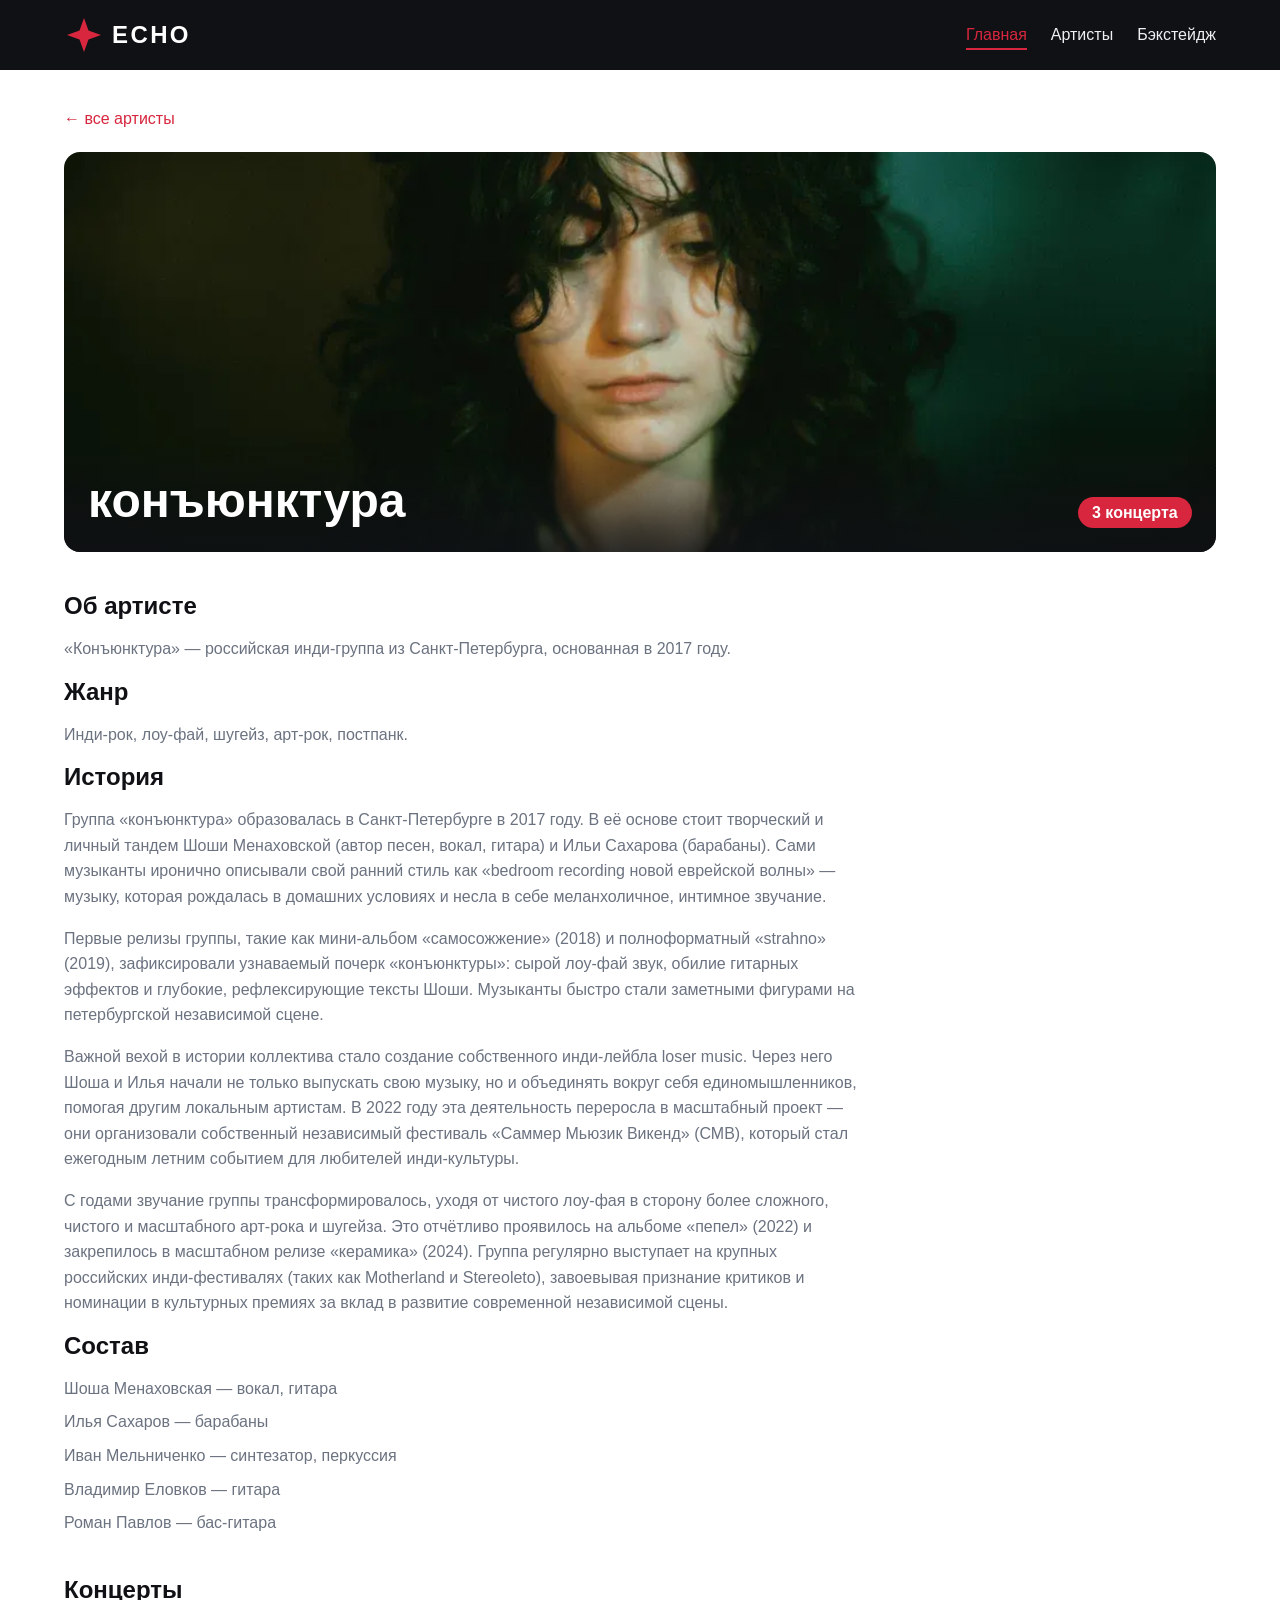
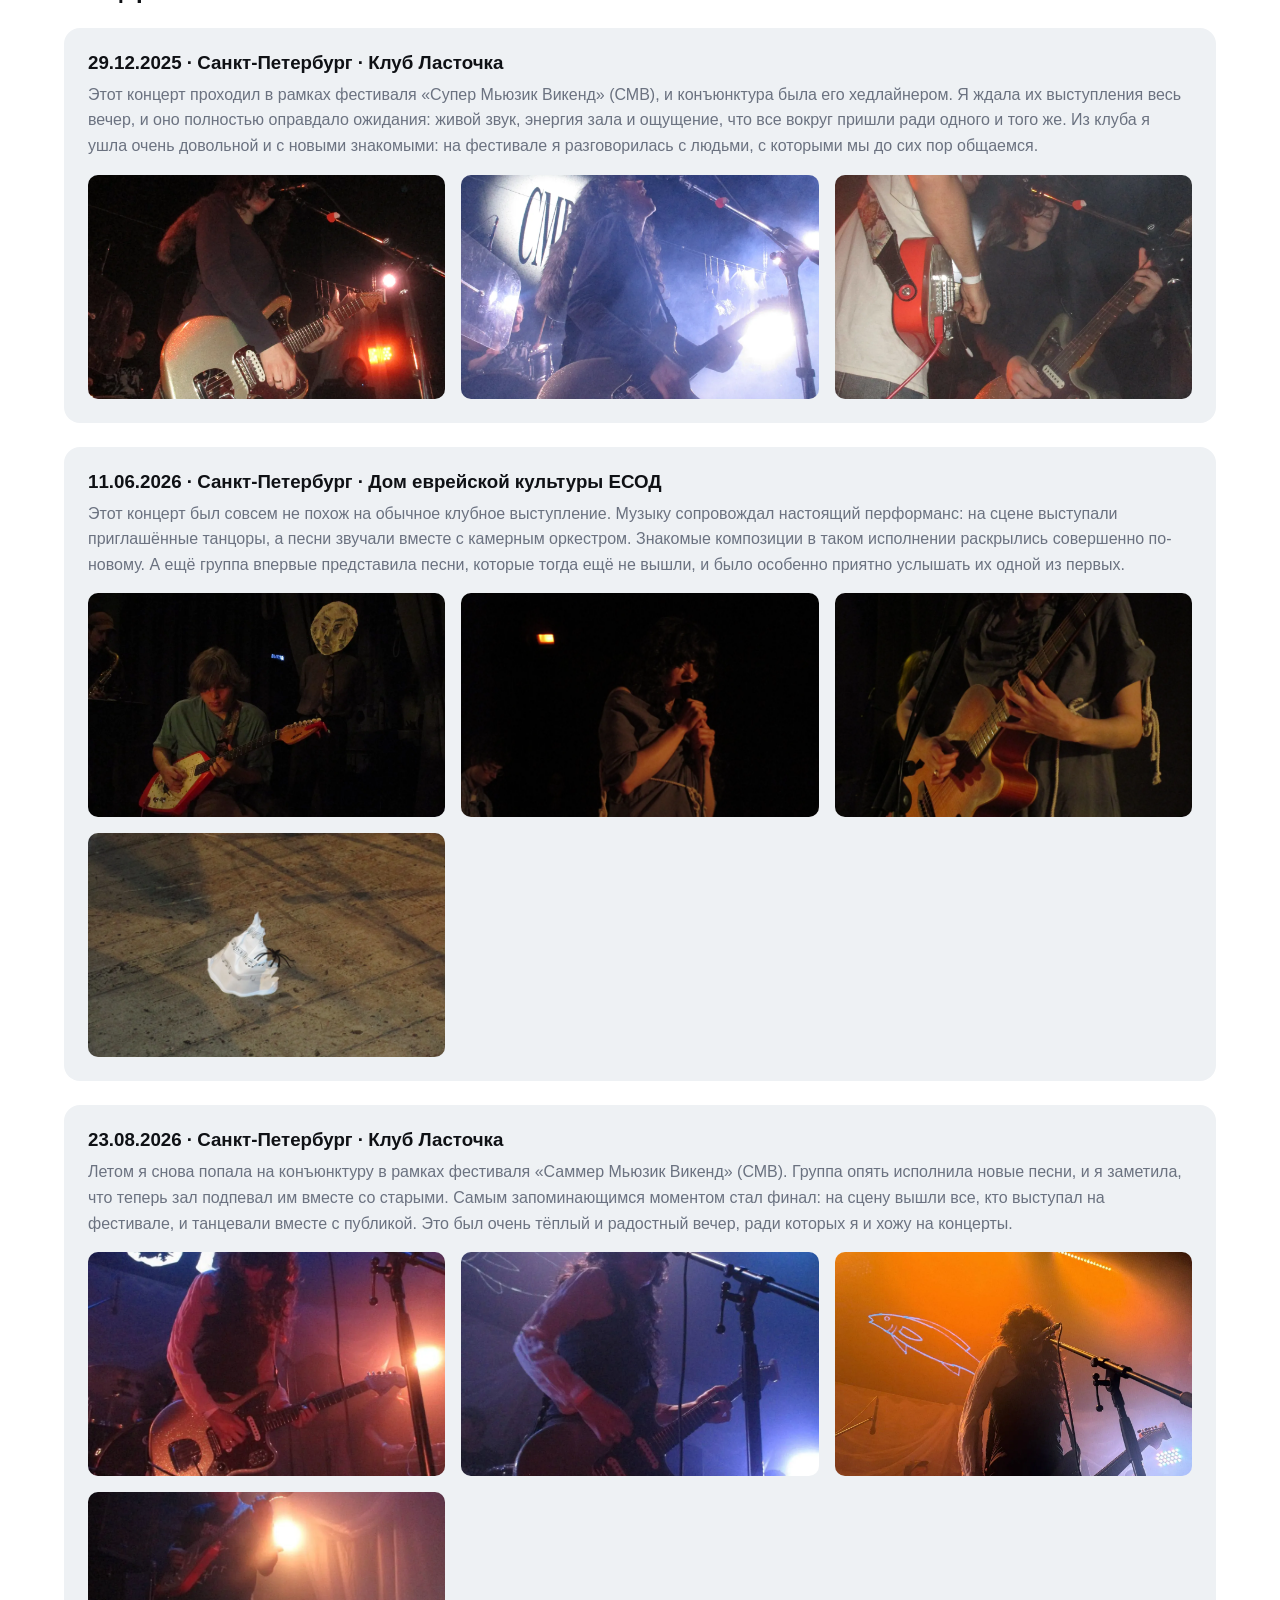
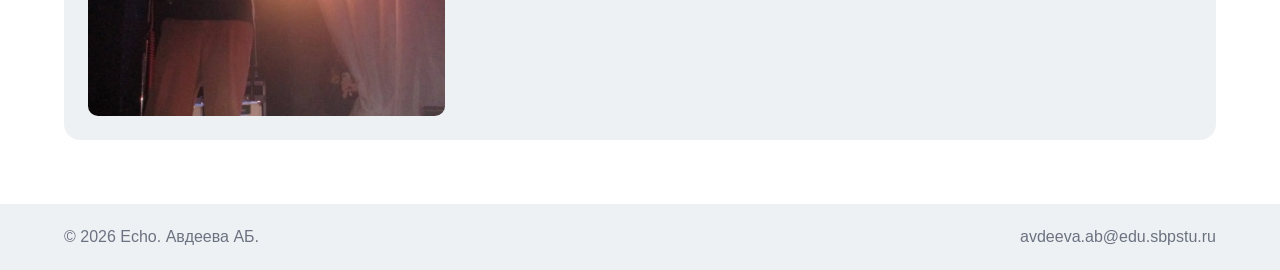
==== konjunktura.html @ aa83af57 "Add files via upload" ====
<!DOCTYPE html>
<html lang="ru">

<head>
    <meta charset="UTF-8">
    <meta name="viewport" content="width=device-width, initial-scale=1.0">
    <title>конъюнктура — концертный дневник</title>
    <link rel="stylesheet" href="style.css">
    <link rel="stylesheet" href="logo.css">
</head>


<body>
    <header class="header">
        <div class="container header__inner">
            <a href="index.html" class="logo" aria-label="На главную">
                <span class="logo__icon"></span>
                <span class="logo__text">ECHO</span>
            </a>
            <nav class="nav">
                <ul class="nav__list">
                    <li><a href="index.html" class="nav__link nav__link_active">Главная</a></li>
                    <li><a href="artists.html" class="nav__link">Артисты</a></li>
                    <li><a href="backstage.html" class="nav__link">Бэкстейдж</a></li>
                </ul>
            </nav>
        </div>
    </header>

    <main class="main">
        <div class="container">


            <a href="artists.html" class="back">← все артисты</a>


            <section class="profile">
                <img class="profile__img" src="images/konjunktura/konjunktura.webp" alt="конъюнктура на сцене">
                <div class="profile__info">
                    <h1 class="profile__name">конъюнктура</h1>
                    <span class="profile__badge">3 концерта</span>
                </div>
            </section>


            <section class="bio">
                <h2 class="bio__title">Об артисте</h2>
                <p>«Конъюнктура» — российская инди-группа из Санкт-Петербурга, основанная в 2017 году.</p>

                <h2 class="bio__title">Жанр</h2>
                <p>Инди-рок, лоу-фай, шугейз, арт-рок, постпанк.</p>

                <h2 class="bio__title">История</h2>
                <p>Группа «конъюнктура» образовалась в Санкт-Петербурге в 2017 году. В её основе стоит творческий и
                    личный тандем Шоши Менаховской (автор песен, вокал, гитара) и Ильи Сахарова (барабаны). Сами
                    музыканты иронично описывали свой ранний стиль как «bedroom recording новой еврейской волны» —
                    музыку, которая рождалась в домашних условиях и несла в себе меланхоличное, интимное звучание.</p>
                <p>Первые релизы группы, такие как мини-альбом «самосожжение» (2018) и полноформатный «strahno» (2019),
                    зафиксировали узнаваемый почерк «конъюнктуры»: сырой лоу-фай звук, обилие гитарных эффектов и
                    глубокие, рефлексирующие тексты Шоши. Музыканты быстро стали заметными фигурами на петербургской
                    независимой сцене.</p>
                <p>Важной вехой в истории коллектива стало создание собственного инди-лейбла loser music. Через него
                    Шоша и Илья начали не только выпускать свою музыку, но и объединять вокруг себя единомышленников,
                    помогая другим локальным артистам. В 2022 году эта деятельность переросла в масштабный проект — они
                    организовали собственный независимый фестиваль «Саммер Мьюзик Викенд» (СМВ), который стал ежегодным
                    летним событием для любителей инди-культуры.</p>
                <p>С годами звучание группы трансформировалось, уходя от чистого лоу-фая в сторону более сложного,
                    чистого и масштабного арт-рока и шугейза. Это отчётливо проявилось на альбоме «пепел» (2022) и
                    закрепилось в масштабном релизе «керамика» (2024). Группа регулярно выступает на крупных российских
                    инди-фестивалях (таких как Motherland и Stereoleto), завоевывая признание критиков и номинации в
                    культурных премиях за вклад в развитие современной независимой сцены.</p>

                <h2 class="bio__title">Состав</h2>
                <ul class="bio__list">
                    <li>Шоша Менаховская — вокал, гитара</li>
                    <li>Илья Сахаров — барабаны</li>
                    <li>Иван Мельниченко — синтезатор, перкуссия</li>
                    <li>Владимир Еловков — гитара</li>
                    <li>Роман Павлов — бас-гитара</li>
                </ul>
            </section>


            <section class="concerts">
                <h2 class="concerts__title">Концерты</h2>


                <article class="concert">
                    <h3 class="concert__title">29.12.2025 · Санкт-Петербург · Клуб Ласточка</h3>
                    <p class="concert__text">Этот концерт проходил в рамках фестиваля «Супер Мьюзик Викенд» (СМВ), и
                        конъюнктура была его хедлайнером. Я ждала их выступления весь вечер, и оно полностью оправдало
                        ожидания: живой звук, энергия зала и ощущение, что все вокруг пришли ради одного и того же. Из
                        клуба я ушла очень довольной и с новыми знакомыми: на фестивале я разговорилась с людьми, с
                        которыми мы до сих пор общаемся.</p>
                    <div class="concert__photos">
                        <img class="concert__img" src="images/konjunktura/29.12/1_1.webp" alt="у микрофона">
                        <img class="concert__img" src="images/konjunktura/29.12/1_2.webp"
                            alt="у микрофона с ярким светом">
                        <img class="concert__img" src="images/konjunktura/29.12/1_3.webp" alt="Шоша и Вова">
                    </div>
                </article>


                <article class="concert">
                    <h3 class="concert__title">11.06.2026 · Санкт-Петербург · Дом еврейской культуры ЕСОД</h3>
                    <p class="concert__text">Этот концерт был совсем не похож на обычное клубное выступление. Музыку
                        сопровождал настоящий перформанс: на сцене выступали приглашённые танцоры, а песни звучали
                        вместе с камерным оркестром. Знакомые композиции в таком исполнении раскрылись совершенно
                        по-новому. А ещё группа впервые представила песни, которые тогда ещё не вышли, и было особенно
                        приятно услышать их одной из первых.</p>
                    <div class="concert__photos">
                        <img class="concert__img" src="images/konjunktura/11.06/1_1.webp" alt="Вова и актер">
                        <img class="concert__img" src="images/konjunktura/11.06/1_2.webp" alt="с микрофоном">
                        <img class="concert__img" src="images/konjunktura/11.06/1_3.webp" alt="гитара">
                        <img class="concert__img" src="images/konjunktura/11.06/1_4.webp" alt="декорация">
                    </div>
                </article>

                <article class="concert">
                    <h3 class="concert__title">23.08.2026 · Санкт-Петербург · Клуб Ласточка</h3>
                    <p class="concert__text">Летом я снова попала на конъюнктуру в рамках фестиваля «Саммер Мьюзик
                        Викенд» (СМВ). Группа опять исполнила новые песни, и я заметила, что теперь зал подпевал им
                        вместе со старыми. Самым запоминающимся моментом стал финал: на сцену вышли все, кто выступал на
                        фестивале, и танцевали вместе с публикой. Это был очень тёплый и радостный вечер, ради которых я
                        и хожу на концерты.</p>
                    <div class="concert__photos">
                        <img class="concert__img" src="images/konjunktura/23.08/1_1.webp" alt="с гитарой">
                        <img class="concert__img" src="images/konjunktura/23.08/1_2.webp" alt="у микрофона">
                        <img class="concert__img" src="images/konjunktura/23.08/1_3.webp" alt="у микрофона с фоном">
                        <img class="concert__img" src="images/konjunktura/23.08/1_4.webp" alt="Вова с гитарой">
                    </div>
                </article>

            </section>
        </div>
    </main>

    <footer class="footer">
        <div class="container footer__inner">
            <p>&copy; 2026 Echo. Авдеева АБ.</p>
            <address class="footer__contact">avdeeva.ab@edu.sbpstu.ru</address>
        </div>
    </footer>

    <dialog class="lightbox" id="lightbox">
        <img class="lightbox__img" src="" alt="">
    </dialog>
    <script src="script.js"></script>
</body>

</html>
---- style.css ----
:root {
    --color-dark: #0F1115;
    --color-light: #FFFFFF;
    --color-gray-light: #EEF1F4;
    --color-gray: #6B7280;
    --color-accent: #D7263D;

    --font-xs: 0.875rem;
    --font-s: 1rem;
    --font-m: 1.25rem;
    --font-l: 1.5rem;
    --font-xl: 2rem;
    --font-xxl: 3rem;

    --space-xs: 0.5rem;
    --space-s: 1rem;
    --space-m: 1.5rem;
    --space-l: 2.5rem;
    --section-gap: 5rem;

    --radius: 1rem;
    --radius-small: 0.625rem;
    --border: 0.125rem;

}

/* ===== сброс стандартных отступов ===== */
* {
    margin: 0;
    padding: 0;
    box-sizing: border-box;
}

/* вся страница. шрифт, цвет текста и фона */
body {
    font-family: Arial, sans-serif;
    color: var(--color-dark);
    background: var(--color-light);
    min-height: 100vh;
    display: flex;
    flex-direction: column;
}

/* все ссылки */
a {
    text-decoration: none;
    color: inherit;
}

/* все списки без маркеров */
ul {
    list-style: none;
}

/* контейнер ограничивает ширину контента и центрирует его */
.container {
    max-width: 1200px;
    margin: 0 auto;
    padding: 0 var(--space-m);
}

/* ===== шапка ===== */
.header {
    background: var(--color-dark);
    color: var(--color-light);
    position: sticky;
    top: 0;
    z-index: 50;

}

/* внутренняя часть шапки. лого, меню */
.header__inner {
    display: flex;
    justify-content: space-between;
    /* лого слева, меню справа */
    align-items: center;
    height: 4.375rem;
}




/* ===== меню ===== */
/* список пунктов в меню */
.nav__list {
    display: flex;
    gap: var(--space-m);
}

/* пункт меню. цвет текста и линия снизу */
.nav__link {
    padding: 5px 0;
    color: var(--color-gray-light);
    border-bottom: var(--border) solid transparent;
    /* transition: color 0.2s, border-color 0.2s; */
}

/* пункт меню при наведении и текущая страница */
.nav__link:hover, .nav__link_active {
    color: var(--color-accent);
    border-bottom-color: var(--color-accent);
}

/* ===== основная часть ===== */
.main {
    flex: 1;
    /* занимает всё свободное место, толкая footer вниз */
    padding: var(--space-l) 0;
}

/* заголовок страницы, отступ снизу от текста */
.main h1 {
    margin-bottom: var(--space-m);
}

/* текст в основной части */
.main p {
    color: var(--color-gray);
}



/* на главной убираем верхний отступ, чтобы hero прилегал к шапке */
.main_home {
    padding-top: 0;
}

/* ===== hero ===== */
/* фото на фоне + полупрозрачное затемнение поверх */
.hero {
    min-height: 60vh;
    /* 60% высоты экрана */
    display: flex;
    align-items: center;
    /* текст по центру по вертикали */
    text-align: center;
    background:
        linear-gradient(rgba(15, 17, 21, 0.6), rgba(15, 17, 21, 0.6)),
        url("images/hero.webp") center / cover no-repeat;
    margin-bottom: var(--section-gap);
}

/* заголовок */
.hero .hero__title {
    font-size: var(--font-xxl);
    color: var(--color-light);
    margin-bottom: var(--space-s);
}

/* подпись под заголовком */
.hero .hero__text {
    font-size: var(--font-m);
    color: var(--color-gray-light);
    max-width: 37.5rem;
    margin: 0 auto;
}



/* ===== счётчик ===== */
/* тёмное окошко в цвет шапки, со скруглёнными углами, по центру */
.counter {
    max-width: 16rem;
    margin: 0 auto var(--section-gap);
    padding: var(--space-m);
    border: var(--border) solid var(--color-accent);
    border-radius: var(--radius);
    text-align: center;
}

/* цифра */
.counter .counter__number {
    font-size: var(--font-xxl);
    font-weight: bold;
    color: var(--color-accent);
    line-height: 1;
    margin: var(--space-xs) 0;
    /* отступ от подписей сверху и снизу */
}

/* подпись под цифрой */
.counter .counter__text {
    font-size: var(--font-m);
    color: var(--color-gray);
}



/* ===== почему концерты важны ===== */
/* flow-root: блок "обнимает" фото и не даёт ему вылезти вниз */
.about {
    display: flow-root;
    margin-bottom: var(--section-gap);
}

/* фото слева, текст обтекает его справа и снизу */
.about__img {
    float: left;
    width: 40%;
    margin: 0 var(--space-m) var(--space-s) 0;
    /* отступы справа и снизу до текста */
    border-radius: 15px;
}

.about__img_right {
    float: right;
    margin: 0 0 var(--space-s) var(--space-m);
}

/* заголовок */
.about__title {
    margin-bottom: var(--space-s);
}

/* абзацы */
.about__content p {
    margin-bottom: var(--space-s);
    line-height: 1.6;
}

/* ===== переходы на другие страницы ===== */
.next {
    margin-bottom: var(--section-gap);
}

/* заголовок блока */
.next__title {
    margin-bottom: var(--space-m);
}

/* две карточки рядом */
.next__list {
    display: grid;
    grid-template-columns: repeat(auto-fit, minmax(min(12rem, 100%), 1fr));
    gap: var(--space-m);
}

/* карточка: рамка и скруглённые углы */
.next__card {
    display: block;
    border: var(--border) solid var(--color-gray-light);
    border-radius: var(--radius);
    overflow: hidden;
    /* обрезает углы фото по скруглению */
    /* transition: border-color 0.2s; */
}

/* фото в карточке: одинаковая высота у обеих */
.next__img {
    display: block;
    width: 100%;
    height: 16rem;
    object-fit: cover;
    /* заполняет блок без искажений */
}

/* название */
.next__name {
    padding: var(--space-s) var(--space-m) var(--space-m);
    /* transition: color 0.2s; */
}

/* описание */
.next__text {
    padding: 0 var(--space-m) var(--space-m);
}

/* при наведении: красная рамка и название */
.next__card:hover {
    border-color: var(--color-accent);
}

.next__card:hover .next__name {
    color: var(--color-accent);
}



/* ===== список артистов ===== */
/* карточки друг под другом */
.artists {
    display: flex;
    flex-direction: column;
    gap: var(--space-m);
}

/* карточка: фото, имя и цифра в одну строку */
.artist {
    display: flex;
    align-items: center;
    gap: var(--space-m);
    padding: var(--space-s);
    border: var(--border) solid var(--color-gray-light);
    border-radius: var(--radius);
    /* transition: border-color 0.2s; */
}

/* большое фото */
.artist__img {
    display: block;
    width: 16rem;
    height: 10.5rem;
    object-fit: cover;
    /* заполняет блок без искажений */
    border-radius: var(--radius);
    flex-shrink: 0;
    /* фото не сжимается */
}

/* имя и жанр занимают всё место между фото и цифрой */
/* ???????????????????? */
.artist__info {
    flex: 1;
    min-width: 0;
}

/* имя */
.artist__name {
    font-size: var(--font-l);
    hyphens: auto;
}

/* жанр */
.artist__genre {
    margin-top: var(--space-xs);
}

/* сколько раз была: цифра и подпись под ней */
.artist__count {
    flex-shrink: 0;
    padding: 0 var(--space-s);
    text-align: center;
}

.artist__number {
    display: block;
    font-size: var(--font-xl);
    font-weight: bold;
    color: var(--color-accent);
    line-height: 1;
    /* можно удалить */
}

/* ХЗ ЗАЧЕМ.... это надпись "концерта"*/
.artist__label {
    font-size: var(--font-xs);
    color: var(--color-gray);
}

/* при наведении: красная рамка и имя */
.artist:hover {
    border-color: var(--color-accent);
}

.artist:hover .artist__name {
    color: var(--color-accent);
}



/* ===== страница артиста ===== */
/* ссылка назад */
.back {
    display: inline-block;
    margin-bottom: var(--space-m);
    color: var(--color-accent);
}

.back:hover {
    text-decoration: underline;
}

/* большое фото с именем поверх */
.profile {
    position: relative;
    /* чтобы имя можно было поставить поверх фото */
    border-radius: var(--radius);
    overflow: hidden;
    margin-bottom: var(--space-l);
}

.profile__img {
    display: block;
    width: 100%;
    height: 25rem;
    object-fit: cover;
}

/* полоса внизу фото с затемнением: имя слева, плашка справа */
.profile__info {
    position: absolute;
    left: 0;
    right: 0;
    bottom: 0;
    padding: var(--space-m);
    display: flex;
    justify-content: space-between;
    align-items: flex-end;
    background: linear-gradient(transparent, rgba(15, 17, 21, 0.8));
}

.profile .profile__name {
    font-size: var(--font-xxl);
    color: var(--color-light);
    margin-bottom: 0;
    hyphens: auto;
}

/* красная плашка с числом концертов */
.profile__badge {
    background: var(--color-accent);
    color: var(--color-light);
    padding: 0.4em 0.9em;
    border-radius: var(--radius);
    font-weight: bold;
}

/* об артисте */
.bio {
    max-width: 50rem;
    /* чтобы строки не были слишком длинными */
    margin-bottom: var(--space-l);
}

.bio__title {
    margin-bottom: var(--space-s);
}

.bio p {
    line-height: 1.6;
    margin-bottom: var(--space-s);
}

.bio__list {
    line-height: 1.6;
    margin-bottom: var(--space-s);
    color: var(--color-gray);
}

.bio__list li {
    margin-bottom: var(--space-xs);
}

/* концерты */
.concerts__title {
    margin-bottom: var(--space-m);
}

/* блок одного концерта */
.concert {
    background: var(--color-gray-light);
    border-radius: var(--radius);
    padding: var(--space-m);
    margin-bottom: var(--space-m);
}

.concert__title {
    margin-bottom: var(--space-xs);
}

.concert__text {
    line-height: 1.6;
}

/* фото концерта: три в ряд */
.concert__photos {
    display: grid;
    grid-template-columns: repeat(3, 1fr);
    gap: var(--space-s);
    margin-top: var(--space-s);
}

.concert__img {
    display: block;
    width: 100%;
    height: 14rem;
    object-fit: cover;
    border-radius: var(--radius-small);
}



/* ===== подвал ===== */
/* фон, текст и отступы */
.footer {
    background: var(--color-gray-light);
    color: var(--color-gray);
    padding: var(--space-m) 0;
}

/* внутренняя часть, копирайт и ссылки */
.footer__inner {
    display: flex;
    justify-content: space-between;
    align-items: center;
}

.footer__contact {
    font-style: normal;
}

.footer__contact a:hover {
    color: var(--color-accent);
}



/* ===== увеличенное фото ===== */
/* курсор-лупа над фото концертов */
.concert__img {
    cursor: zoom-in;
}

/* окно: без рамки, со скруглёнными углами, по центру */
.lightbox {
    margin: auto;
    padding: 0;
    border-color: var(--color-accent);
    border-radius: var(--radius);

    cursor: zoom-out;
}

/* затемнение страницы под окном */
.lightbox::backdrop {
    background: rgba(15, 17, 21, 0.8);
}

/* фото целиком, не больше 80% экрана */
.lightbox__img {
    display: block;
    max-width: 80vw;
    max-height: 80vh;
}





/* ===== для узких экранов ===== */
@media (max-width: 35em) {

    /* шапка. лого и меню друг под другом */
    .header__inner {
        flex-direction: column;
        height: auto;
        padding: var(--space-s) var(--space-m);
        gap: var(--space-s);
    }

    /* меню. пункты ближе друг к другу, перенос на другую строку */
    .nav__list {
        gap: var(--space-s);
        flex-wrap: wrap;
        justify-content: center;
    }

    /* подвал. копирайт и ссылки друг под другом */
    .footer__inner {
        flex-direction: column;
        gap: var(--space-xs);
        text-align: center;
    }

    /* hero. текст меньше */
    .hero .hero__title {
        font-size: var(--font-xl);
    }

    .hero .hero__text {
        font-size: var(--space-s);
    }

    /* блок "почему концерты". на телефоне без обтекания, фото сверху */
    .about__img {
        float: none;
        width: 100%;
        margin: 0 0 var(--space-m);
    }


    /* артисты. фото на всю ширину сверху, имя и цифра под ним */
    .artist {
        flex-wrap: wrap;
        gap: var(--space-s);
    }

    .artist__name {
        font-size: var(--font-m);
    }

    .artist__img {
        width: 100%;
        height: 12.5rem;
    }

    /* страница артиста. фото ниже, имя меньше, плашка под именем */
    .profile__img {
        height: 16rem;
    }

    .profile__info {
        flex-direction: column;
        align-items: flex-start;
        gap: var(--space-xs);
        padding: var(--space-m);
    }

    .profile .profile__name {
        font-size: var(--font-l);
    }

    /* фото концерта друг под другом */
    .concert__photos {
        grid-template-columns: 1fr;
    }
        /* название сайта и цифра счётчика меньше */
    .logo__text {
        font-size: var(--font-m);
    }
    .counter .counter__number {
        font-size: var(--font-xl);
    }
}
---- logo.css ----
.logo {
    display: flex;
    align-items: center;
    gap: var(--space-xs);
}

.logo__icon {
    width: 2.5rem;
    height: 2.5rem;
    background: var(--color-accent);
    clip-path: polygon(50% 7.5%, 61.25% 38.75%, 92.5% 50%, 61.25% 61.25%,
            50% 92.5%, 38.75% 61.25%, 7.5% 50%, 38.75% 38.75%);
    transition: transform 0.3s;
}

.logo__text {
    font-size: var(--font-l);
    font-weight: bold;
    letter-spacing: 0.1em;
    color: var(--color-light);
}

.logo:hover .logo__icon {
    transform: rotate(45deg);
}

.logo:hover .logo__text{
    color: var(--color-accent);
}
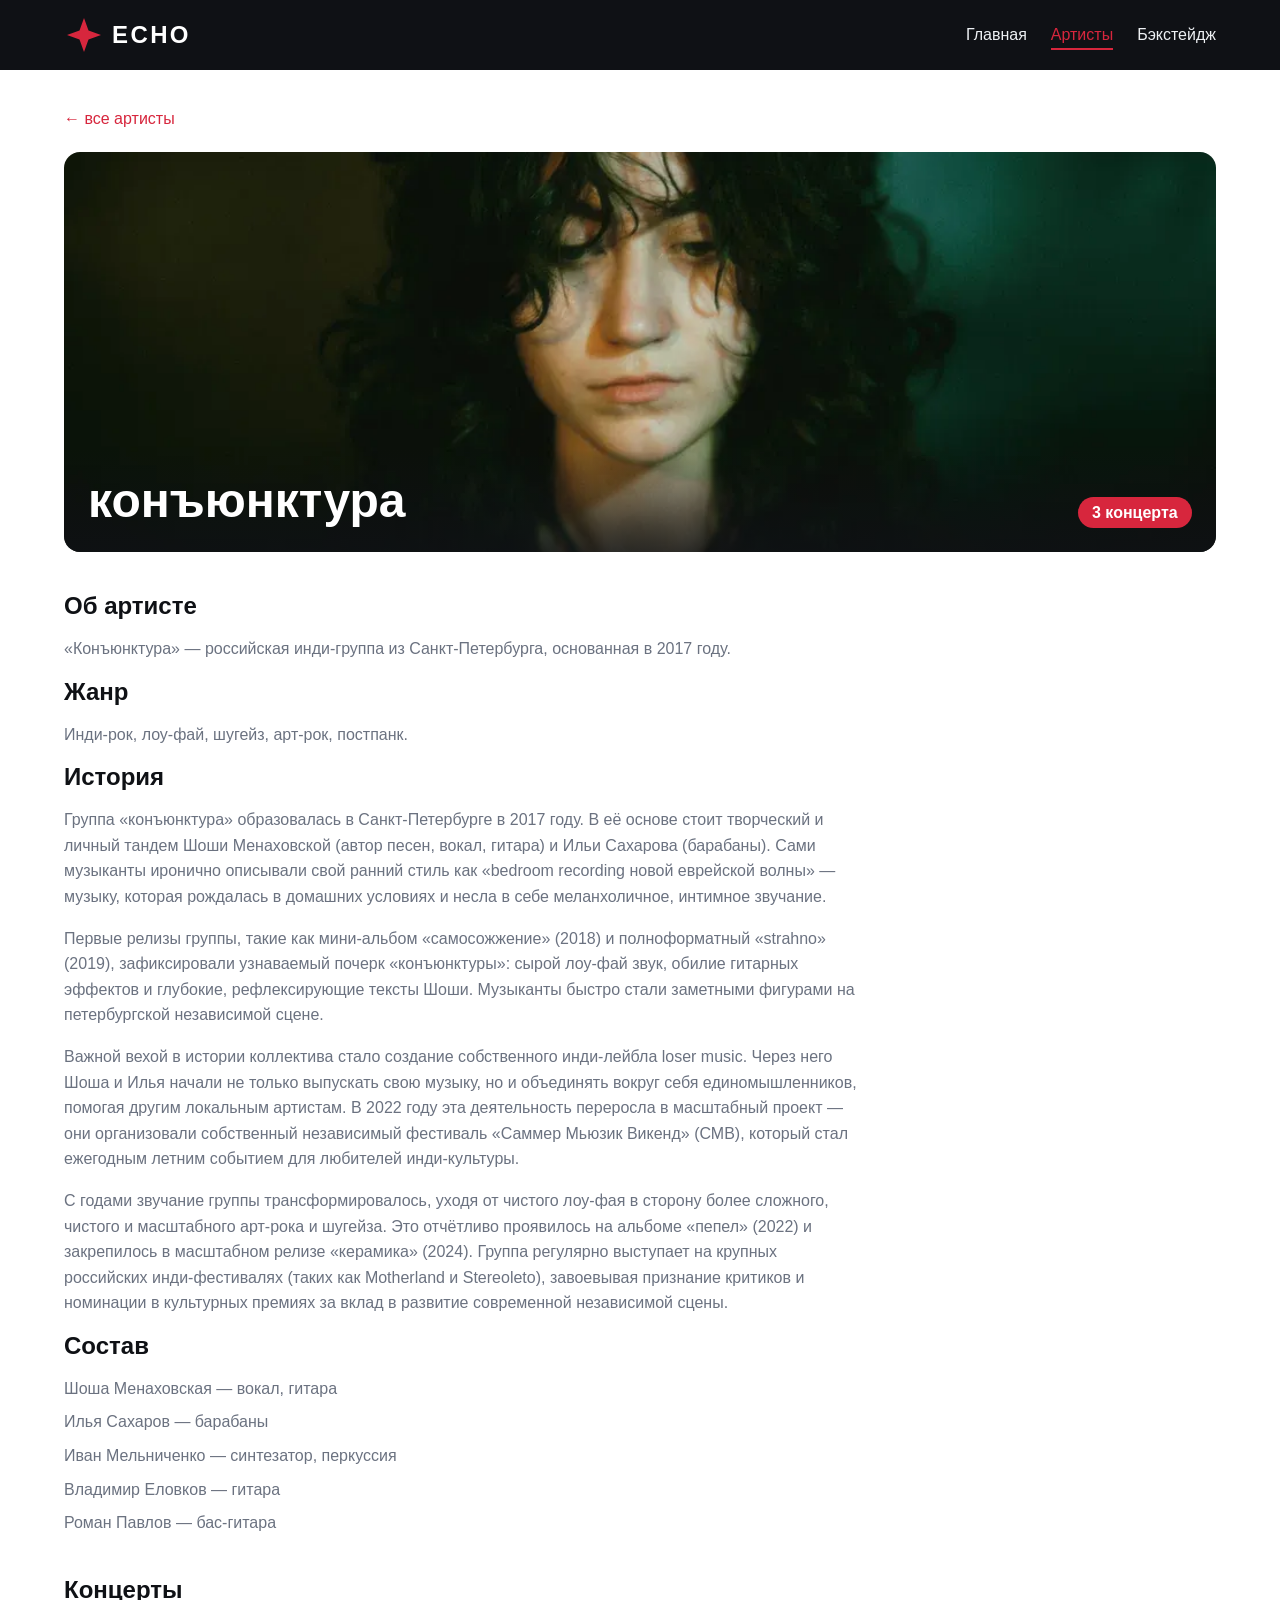
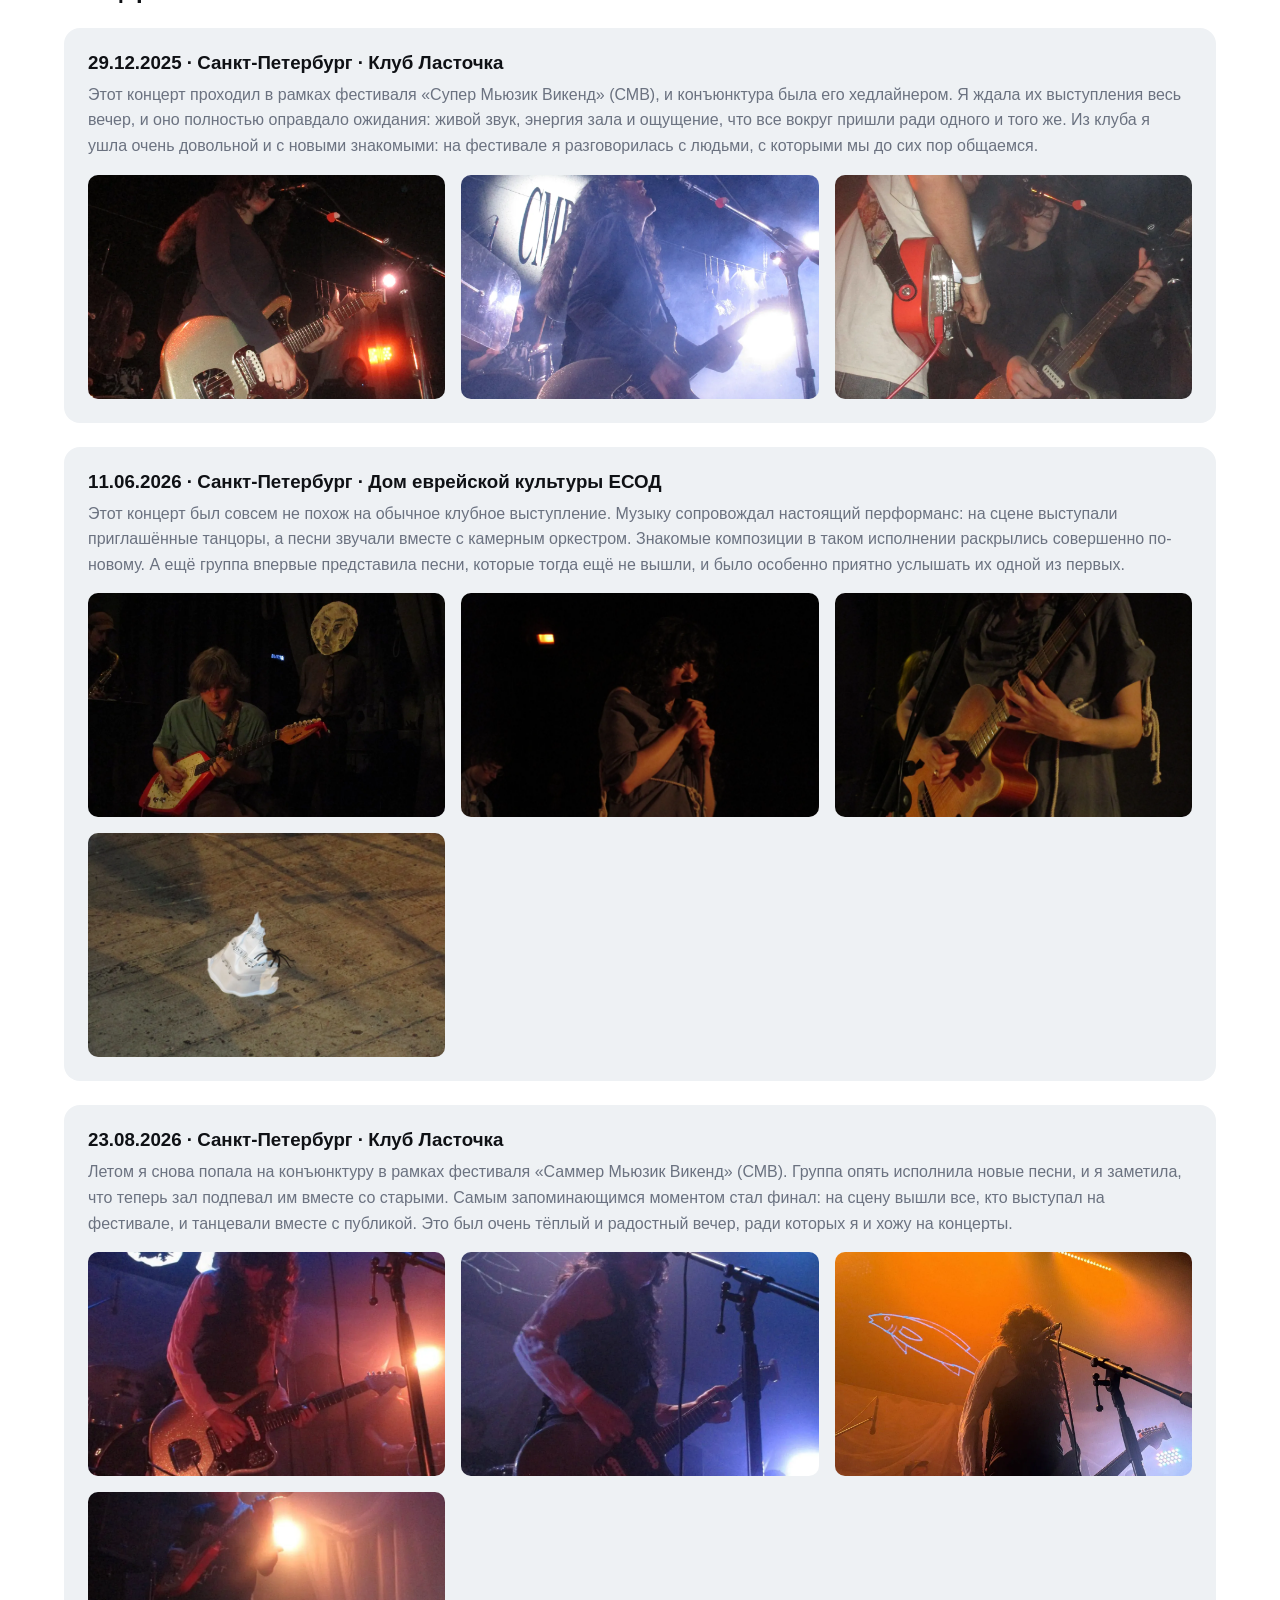
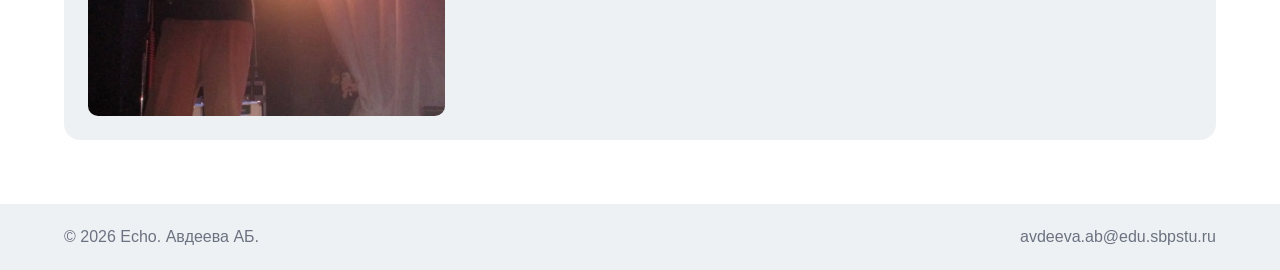
==== commit 4351811d: "Add files via upload" ====
--- a/konjunktura.html
+++ b/konjunktura.html
@@ -19,8 +19,8 @@
             </a>
             <nav class="nav">
                 <ul class="nav__list">
-                    <li><a href="index.html" class="nav__link nav__link_active">Главная</a></li>
-                    <li><a href="artists.html" class="nav__link">Артисты</a></li>
+                    <li><a href="index.html" class="nav__link">Главная</a></li>
+                    <li><a href="artists.html" class="nav__link nav__link_active">Артисты</a></li>
                     <li><a href="backstage.html" class="nav__link">Бэкстейдж</a></li>
                 </ul>
             </nav>
--- a/style.css
+++ b/style.css
@@ -23,15 +23,13 @@
     --border: 0.125rem;
 
 }
-
-/* ===== сброс стандартных отступов ===== */
 * {
     margin: 0;
     padding: 0;
     box-sizing: border-box;
 }
 
-/* вся страница. шрифт, цвет текста и фона */
+
 body {
     font-family: Arial, sans-serif;
     color: var(--color-dark);
@@ -41,25 +39,23 @@
     flex-direction: column;
 }
 
-/* все ссылки */
+
 a {
     text-decoration: none;
     color: inherit;
 }
-
-/* все списки без маркеров */
 ul {
     list-style: none;
 }
 
-/* контейнер ограничивает ширину контента и центрирует его */
+
 .container {
     max-width: 1200px;
     margin: 0 auto;
     padding: 0 var(--space-m);
 }
 
-/* ===== шапка ===== */
+
 .header {
     background: var(--color-dark);
     color: var(--color-light);
@@ -68,12 +64,9 @@
     z-index: 50;
 
 }
-
-/* внутренняя часть шапки. лого, меню */
 .header__inner {
     display: flex;
     justify-content: space-between;
-    /* лого слева, меню справа */
     align-items: center;
     height: 4.375rem;
 }
@@ -81,74 +74,53 @@
 
 
 
-/* ===== меню ===== */
-/* список пунктов в меню */
 .nav__list {
     display: flex;
     gap: var(--space-m);
 }
-
-/* пункт меню. цвет текста и линия снизу */
 .nav__link {
     padding: 5px 0;
     color: var(--color-gray-light);
     border-bottom: var(--border) solid transparent;
     /* transition: color 0.2s, border-color 0.2s; */
 }
-
-/* пункт меню при наведении и текущая страница */
 .nav__link:hover, .nav__link_active {
     color: var(--color-accent);
     border-bottom-color: var(--color-accent);
 }
 
-/* ===== основная часть ===== */
+
+
 .main {
     flex: 1;
-    /* занимает всё свободное место, толкая footer вниз */
     padding: var(--space-l) 0;
 }
-
-/* заголовок страницы, отступ снизу от текста */
 .main h1 {
     margin-bottom: var(--space-m);
 }
-
-/* текст в основной части */
 .main p {
     color: var(--color-gray);
 }
-
-
-
-/* на главной убираем верхний отступ, чтобы hero прилегал к шапке */
 .main_home {
     padding-top: 0;
 }
 
-/* ===== hero ===== */
-/* фото на фоне + полупрозрачное затемнение поверх */
+
 .hero {
     min-height: 60vh;
-    /* 60% высоты экрана */
     display: flex;
     align-items: center;
-    /* текст по центру по вертикали */
     text-align: center;
     background:
         linear-gradient(rgba(15, 17, 21, 0.6), rgba(15, 17, 21, 0.6)),
         url("images/hero.webp") center / cover no-repeat;
     margin-bottom: var(--section-gap);
 }
-
-/* заголовок */
 .hero .hero__title {
     font-size: var(--font-xxl);
     color: var(--color-light);
     margin-bottom: var(--space-s);
 }
-
-/* подпись под заголовком */
 .hero .hero__text {
     font-size: var(--font-m);
     color: var(--color-gray-light);
@@ -158,8 +130,7 @@
 
 
 
-/* ===== счётчик ===== */
-/* тёмное окошко в цвет шапки, со скруглёнными углами, по центру */
+
 .counter {
     max-width: 16rem;
     margin: 0 auto var(--section-gap);
@@ -168,8 +139,6 @@
     border-radius: var(--radius);
     text-align: center;
 }
-
-/* цифра */
 .counter .counter__number {
     font-size: var(--font-xxl);
     font-weight: bold;
@@ -178,8 +147,6 @@
     margin: var(--space-xs) 0;
     /* отступ от подписей сверху и снизу */
 }
-
-/* подпись под цифрой */
 .counter .counter__text {
     font-size: var(--font-m);
     color: var(--color-gray);
@@ -187,105 +154,75 @@
 
 
 
-/* ===== почему концерты важны ===== */
-/* flow-root: блок "обнимает" фото и не даёт ему вылезти вниз */
+
 .about {
     display: flow-root;
     margin-bottom: var(--section-gap);
 }
-
-/* фото слева, текст обтекает его справа и снизу */
 .about__img {
     float: left;
     width: 40%;
     margin: 0 var(--space-m) var(--space-s) 0;
-    /* отступы справа и снизу до текста */
-    border-radius: 15px;
-}
-
+    border-radius: var(--radius);
+}
 .about__img_right {
     float: right;
     margin: 0 0 var(--space-s) var(--space-m);
 }
-
-/* заголовок */
 .about__title {
     margin-bottom: var(--space-s);
 }
-
-/* абзацы */
 .about__content p {
     margin-bottom: var(--space-s);
     line-height: 1.6;
 }
 
-/* ===== переходы на другие страницы ===== */
+
+
 .next {
     margin-bottom: var(--section-gap);
 }
-
-/* заголовок блока */
 .next__title {
     margin-bottom: var(--space-m);
 }
-
-/* две карточки рядом */
 .next__list {
     display: grid;
     grid-template-columns: repeat(auto-fit, minmax(min(12rem, 100%), 1fr));
     gap: var(--space-m);
 }
-
-/* карточка: рамка и скруглённые углы */
 .next__card {
     display: block;
     border: var(--border) solid var(--color-gray-light);
     border-radius: var(--radius);
     overflow: hidden;
-    /* обрезает углы фото по скруглению */
-    /* transition: border-color 0.2s; */
-}
-
-/* фото в карточке: одинаковая высота у обеих */
+}
 .next__img {
     display: block;
     width: 100%;
     height: 16rem;
     object-fit: cover;
-    /* заполняет блок без искажений */
-}
-
-/* название */
+}
 .next__name {
     padding: var(--space-s) var(--space-m) var(--space-m);
-    /* transition: color 0.2s; */
-}
-
-/* описание */
+}
 .next__text {
     padding: 0 var(--space-m) var(--space-m);
 }
-
-/* при наведении: красная рамка и название */
 .next__card:hover {
     border-color: var(--color-accent);
 }
-
 .next__card:hover .next__name {
     color: var(--color-accent);
 }
 
 
 
-/* ===== список артистов ===== */
-/* карточки друг под другом */
+
 .artists {
     display: flex;
     flex-direction: column;
     gap: var(--space-m);
 }
-
-/* карточка: фото, имя и цифра в одну строку */
 .artist {
     display: flex;
     align-items: center;
@@ -293,101 +230,75 @@
     padding: var(--space-s);
     border: var(--border) solid var(--color-gray-light);
     border-radius: var(--radius);
-    /* transition: border-color 0.2s; */
-}
-
-/* большое фото */
+}
 .artist__img {
     display: block;
     width: 16rem;
     height: 10.5rem;
     object-fit: cover;
-    /* заполняет блок без искажений */
     border-radius: var(--radius);
     flex-shrink: 0;
-    /* фото не сжимается */
-}
-
-/* имя и жанр занимают всё место между фото и цифрой */
-/* ???????????????????? */
+}
 .artist__info {
     flex: 1;
     min-width: 0;
 }
-
-/* имя */
 .artist__name {
     font-size: var(--font-l);
     hyphens: auto;
 }
-
-/* жанр */
 .artist__genre {
     margin-top: var(--space-xs);
 }
-
-/* сколько раз была: цифра и подпись под ней */
 .artist__count {
     flex-shrink: 0;
     padding: 0 var(--space-s);
     text-align: center;
 }
-
 .artist__number {
     display: block;
     font-size: var(--font-xl);
     font-weight: bold;
     color: var(--color-accent);
     line-height: 1;
-    /* можно удалить */
-}
-
-/* ХЗ ЗАЧЕМ.... это надпись "концерта"*/
+}
 .artist__label {
     font-size: var(--font-xs);
     color: var(--color-gray);
 }
-
-/* при наведении: красная рамка и имя */
 .artist:hover {
     border-color: var(--color-accent);
 }
-
 .artist:hover .artist__name {
     color: var(--color-accent);
 }
 
 
 
-/* ===== страница артиста ===== */
-/* ссылка назад */
+
 .back {
     display: inline-block;
     margin-bottom: var(--space-m);
     color: var(--color-accent);
 }
-
 .back:hover {
     text-decoration: underline;
 }
 
-/* большое фото с именем поверх */
+
+
 .profile {
     position: relative;
-    /* чтобы имя можно было поставить поверх фото */
     border-radius: var(--radius);
     overflow: hidden;
     margin-bottom: var(--space-l);
 }
-
 .profile__img {
     display: block;
     width: 100%;
     height: 25rem;
     object-fit: cover;
 }
-
-/* полоса внизу фото с затемнением: имя слева, плашка справа */
 .profile__info {
     position: absolute;
     left: 0;
@@ -399,15 +310,12 @@
     align-items: flex-end;
     background: linear-gradient(transparent, rgba(15, 17, 21, 0.8));
 }
-
 .profile .profile__name {
     font-size: var(--font-xxl);
     color: var(--color-light);
     margin-bottom: 0;
     hyphens: auto;
 }
-
-/* красная плашка с числом концертов */
 .profile__badge {
     background: var(--color-accent);
     color: var(--color-light);
@@ -416,61 +324,49 @@
     font-weight: bold;
 }
 
-/* об артисте */
+
 .bio {
     max-width: 50rem;
-    /* чтобы строки не были слишком длинными */
     margin-bottom: var(--space-l);
 }
-
 .bio__title {
     margin-bottom: var(--space-s);
 }
-
 .bio p {
     line-height: 1.6;
     margin-bottom: var(--space-s);
 }
-
 .bio__list {
     line-height: 1.6;
     margin-bottom: var(--space-s);
     color: var(--color-gray);
 }
-
 .bio__list li {
     margin-bottom: var(--space-xs);
 }
 
-/* концерты */
+
 .concerts__title {
     margin-bottom: var(--space-m);
 }
-
-/* блок одного концерта */
 .concert {
     background: var(--color-gray-light);
     border-radius: var(--radius);
     padding: var(--space-m);
     margin-bottom: var(--space-m);
 }
-
 .concert__title {
     margin-bottom: var(--space-xs);
 }
-
 .concert__text {
     line-height: 1.6;
 }
-
-/* фото концерта: три в ряд */
 .concert__photos {
     display: grid;
     grid-template-columns: repeat(3, 1fr);
     gap: var(--space-s);
     margin-top: var(--space-s);
 }
-
 .concert__img {
     display: block;
     width: 100%;
@@ -481,38 +377,31 @@
 
 
 
-/* ===== подвал ===== */
-/* фон, текст и отступы */
+
 .footer {
     background: var(--color-gray-light);
     color: var(--color-gray);
     padding: var(--space-m) 0;
 }
-
-/* внутренняя часть, копирайт и ссылки */
 .footer__inner {
     display: flex;
     justify-content: space-between;
     align-items: center;
 }
-
 .footer__contact {
     font-style: normal;
 }
-
 .footer__contact a:hover {
     color: var(--color-accent);
 }
 
 
 
-/* ===== увеличенное фото ===== */
-/* курсор-лупа над фото концертов */
+
 .concert__img {
     cursor: zoom-in;
 }
 
-/* окно: без рамки, со скруглёнными углами, по центру */
 .lightbox {
     margin: auto;
     padding: 0;
@@ -521,13 +410,9 @@
 
     cursor: zoom-out;
 }
-
-/* затемнение страницы под окном */
 .lightbox::backdrop {
     background: rgba(15, 17, 21, 0.8);
 }
-
-/* фото целиком, не больше 80% экрана */
 .lightbox__img {
     display: block;
     max-width: 80vw;
@@ -538,32 +423,26 @@
 
 
 
-/* ===== для узких экранов ===== */
 @media (max-width: 35em) {
 
-    /* шапка. лого и меню друг под другом */
     .header__inner {
         flex-direction: column;
         height: auto;
         padding: var(--space-s) var(--space-m);
         gap: var(--space-s);
     }
-
-    /* меню. пункты ближе друг к другу, перенос на другую строку */
     .nav__list {
         gap: var(--space-s);
         flex-wrap: wrap;
         justify-content: center;
     }
 
-    /* подвал. копирайт и ссылки друг под другом */
     .footer__inner {
         flex-direction: column;
         gap: var(--space-xs);
         text-align: center;
     }
 
-    /* hero. текст меньше */
     .hero .hero__title {
         font-size: var(--font-xl);
     }
@@ -572,7 +451,6 @@
         font-size: var(--space-s);
     }
 
-    /* блок "почему концерты". на телефоне без обтекания, фото сверху */
     .about__img {
         float: none;
         width: 100%;
@@ -580,7 +458,6 @@
     }
 
 
-    /* артисты. фото на всю ширину сверху, имя и цифра под ним */
     .artist {
         flex-wrap: wrap;
         gap: var(--space-s);
@@ -595,7 +472,6 @@
         height: 12.5rem;
     }
 
-    /* страница артиста. фото ниже, имя меньше, плашка под именем */
     .profile__img {
         height: 16rem;
     }
@@ -611,11 +487,9 @@
         font-size: var(--font-l);
     }
 
-    /* фото концерта друг под другом */
     .concert__photos {
         grid-template-columns: 1fr;
     }
-        /* название сайта и цифра счётчика меньше */
     .logo__text {
         font-size: var(--font-m);
     }
